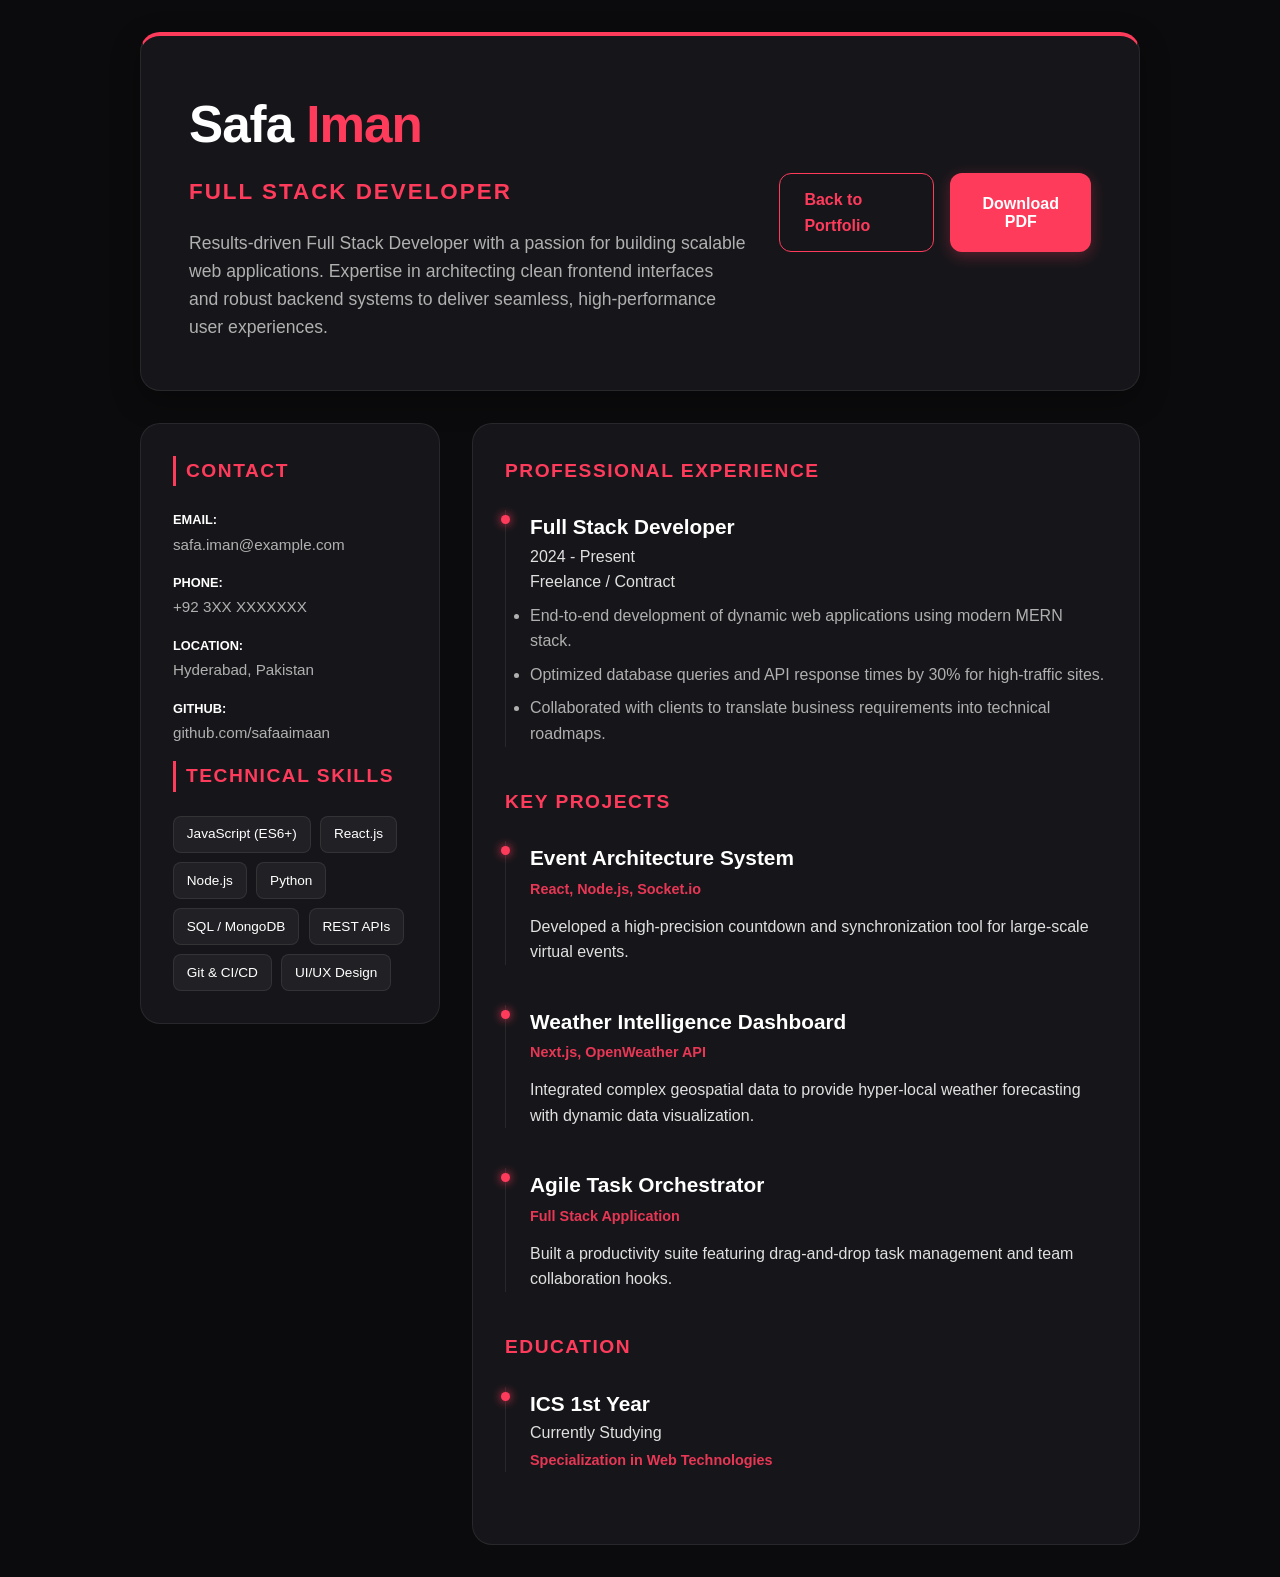
==== cv.html @ 734df9ad "Add files via upload" ====
<!DOCTYPE html>
<html lang="en">
<head>
    <meta charset="UTF-8">
    <meta name="viewport" content="width=device-width, initial-scale=1.0">
    <title>Safa Iman | Professional CV</title>
    <link rel="stylesheet" href="cv.css">
</head>
<body>
    <main class="cv-page">
        <header class="cv-header">
            <div class="header-info">
                <h1>Safa <span>Iman</span></h1>
                <p class="role">Full Stack Developer</p>
                <p class="summary">
                    Results-driven Full Stack Developer with a passion for building scalable web applications. 
                    Expertise in architecting clean frontend interfaces and robust backend systems to deliver 
                    seamless, high-performance user experiences.
                </p>
            </div>
            <div class="cv-actions">
                <a href="index.html" class="btn btn-outline">Back to Portfolio</a>
                <button class="btn" onclick="window.print()">Download PDF</button>
            </div>
        </header>

        <section class="cv-grid">
            <aside class="cv-sidebar card">
                <div class="sidebar-section">
                    <h2>Contact</h2>
                    <ul>
                        <li><strong>Email:</strong> safa.iman@example.com</li>
                        <li><strong>Phone:</strong> +92 3XX XXXXXXX</li>
                        <li><strong>Location:</strong> Hyderabad, Pakistan</li>
                        <li><strong>GitHub:</strong> github.com/safaaimaan</li>
                       
                </div>

                <div class="sidebar-section">
                    <h2>Technical Skills</h2>
                    <div class="skill-tags">
                        <span>JavaScript (ES6+)</span>
                        <span>React.js</span>
                        <span>Node.js</span>
                        <span>Python</span>
                        <span>SQL / MongoDB</span>
                        <span>REST APIs</span>
                        <span>Git & CI/CD</span>
                        <span>UI/UX Design</span>
                    </div>
                </div>
            </aside>

            <section class="cv-main card">
                <div class="main-section">
                    <h2>Professional Experience</h2>
                    <article class="item">
                        <div class="item-header">
                            <h3>Full Stack Developer</h3>
                            <span class="date">2024 - Present</span>
                        </div>
                        <p class="company">Freelance / Contract</p>
                        <ul>
                            <li>End-to-end development of dynamic web applications using modern MERN stack.</li>
                            <li>Optimized database queries and API response times by 30% for high-traffic sites.</li>
                            <li>Collaborated with clients to translate business requirements into technical roadmaps.</li>
                        </ul>
                    </article>
                </div>

                <div class="main-section">
                    <h2>Key Projects</h2>
                    <article class="item">
                        <h3>Event Architecture System</h3>
                        <p class="meta">React, Node.js, Socket.io</p>
                        <p>Developed a high-precision countdown and synchronization tool for large-scale virtual events.</p>
                    </article>
                    <article class="item">
                        <h3>Weather Intelligence Dashboard</h3>
                        <p class="meta">Next.js, OpenWeather API</p>
                        <p>Integrated complex geospatial data to provide hyper-local weather forecasting with dynamic data visualization.</p>
                    </article>
                    <article class="item">
                        <h3>Agile Task Orchestrator</h3>
                        <p class="meta">Full Stack Application</p>
                        <p>Built a productivity suite featuring drag-and-drop task management and team collaboration hooks.</p>
                    </article>
                </div>

                <div class="main-section">
                    <h2>Education</h2>
                    <article class="item">
                        <div class="item-header">
                            <h3>ICS 1st Year</h3>
                            <span class="date">Currently Studying</span>
                        </div>
                        <p class="meta">Specialization in Web Technologies </p>
                    </article>
                </div>
            </section>
        </section>
    </main>
</body>
</html>
---- cv.css ----
:root {
    --bg-color: #0b0b0d;        /* Deep Midnight */
    --snd-bg-color: #16161a;    /* Dark Slate */
    --text-color: #e0e0e0;      /* Soft White */
    --main-color: #ff3b5c;      /* Neon Crimson */
    --accent-glow: rgba(255, 59, 92, 0.3);
    --line: rgba(255, 255, 255, 0.08);
}

* {
    box-sizing: border-box;
    margin: 0;
    padding: 0;
    font-family: -apple-system, BlinkMacSystemFont, "Segoe UI", Roboto, sans-serif;
}

body {
    background: var(--bg-color);
    color: var(--text-color);
    line-height: 1.6;
    padding: 2rem;
}

.cv-page {
    max-width: 1000px;
    margin: 0 auto;
}

/* --- HEADER SECTION --- */
.cv-header {
    background: var(--snd-bg-color);
    border: 1px solid var(--line);
    border-top: 4px solid var(--main-color); /* Neon accent top */
    border-radius: 20px;
    padding: 3rem;
    display: flex;
    justify-content: space-between;
    align-items: center;
    gap: 2rem;
    margin-bottom: 2rem;
    box-shadow: 0 10px 30px rgba(0, 0, 0, 0.3);
}

h1 {
    font-size: clamp(2.5rem, 4vw, 3.5rem);
    color: #ffffff;
    letter-spacing: -1px;
}

h1 span {
    color: var(--main-color);
}

.role {
    color: var(--main-color);
    font-size: 1.4rem;
    font-weight: 700;
    text-transform: uppercase;
    letter-spacing: 2px;
    margin-top: 0.5rem;
}

.summary {
    margin-top: 1.2rem;
    max-width: 65ch;
    color: #b0b0b0;
    font-size: 1.1rem;
}

/* --- BUTTONS --- */
.cv-actions {
    display: flex;
    gap: 1rem;
}

.btn {
    border: none;
    border-radius: 12px;
    background: var(--main-color);
    color: #fff;
    padding: 0.8rem 1.5rem;
    font-weight: 600;
    font-size: 1rem;
    cursor: pointer;
    text-decoration: none;
    transition: 0.3s ease;
    box-shadow: 0 4px 15px var(--accent-glow);
}

.btn-outline {
    background: transparent;
    border: 1px solid var(--main-color);
    color: var(--main-color);
    box-shadow: none;
}

.btn:hover {
    transform: translateY(-3px);
    box-shadow: 0 8px 25px var(--main-color);
    background: var(--main-color);
    color: white;
}

/* --- GRID LAYOUT --- */
.cv-grid {
    display: grid;
    grid-template-columns: 300px 1fr;
    gap: 2rem;
}

.card {
    background: var(--snd-bg-color);
    border: 1px solid var(--line);
    border-radius: 20px;
    padding: 2rem;
}

/* --- SIDEBAR --- */
.cv-sidebar {
    height: fit-content;
}

.cv-sidebar h2 {
    border-left: 3px solid var(--main-color);
    padding-left: 10px;
}

.cv-sidebar ul {
    list-style: none;
    margin-left: 0;
}

.cv-sidebar ul li {
    font-size: 0.95rem;
    margin-bottom: 1rem;
    color: #b0b0b0;
    display: flex;
    flex-direction: column;
}

.cv-sidebar ul li strong {
    color: #fff;
    font-size: 0.8rem;
    text-transform: uppercase;
    margin-bottom: 2px;
}

/* --- MAIN CONTENT --- */
h2 {
    font-size: 1.2rem;
    margin-bottom: 1.5rem;
    color: var(--main-color);
    text-transform: uppercase;
    letter-spacing: 1.5px;
}

h3 {
    font-size: 1.3rem;
    color: #ffffff;
}

.meta {
    color: var(--main-color);
    font-weight: 600;
    font-size: 0.9rem;
    margin: 0.2rem 0 0.8rem;
    opacity: 0.9;
}

.item {
    margin-bottom: 2.5rem;
    position: relative;
    padding-left: 1.5rem;
    border-left: 1px solid var(--line);
}

.item::before {
    content: '';
    position: absolute;
    left: -5px;
    top: 5px;
    width: 9px;
    height: 9px;
    background: var(--main-color);
    border-radius: 50%;
    box-shadow: 0 0 10px var(--main-color);
}

.cv-main ul {
    margin-top: 0.5rem;
}

.cv-main li {
    color: #b0b0b0;
    margin-bottom: 0.5rem;
    font-size: 1rem;
}

/* --- SKILL TAGS --- */
.skill-tags {
    display: flex;
    flex-wrap: wrap;
    gap: 0.6rem;
}

.skill-tags span {
    background: rgba(255, 255, 255, 0.05);
    border: 1px solid var(--line);
    color: #fff;
    padding: 0.4rem 0.8rem;
    border-radius: 8px;
    font-size: 0.85rem;
}

/* --- RESPONSIVE & PRINT --- */
@media (max-width: 850px) {
    .cv-grid { grid-template-columns: 1fr; }
    .cv-header { flex-direction: column; text-align: center; }
}

@media print {
    body { background: white; color: black; padding: 0; }
    .btn, .cv-actions { display: none; }
    .card, .cv-header { 
        border: 1px solid #ddd; 
        background: white; 
        color: black; 
        box-shadow: none; 
    }
    h1, h2, h3, .role, .meta { color: black !important; }
    .summary, .cv-sidebar ul li, .cv-main li { color: #333 !important; }
}

@media (max-width: 900px) {
    body {
        padding: 1rem;
    }

    .cv-header {
        flex-direction: column;
    }

    .cv-grid {
        grid-template-columns: 1fr;
    }
}

@media (max-width: 600px) {
    .cv-header,
    .card {
        padding: 1rem;
    }

    .cv-actions {
        width: 100%;
    }

    .btn {
        width: 100%;
        text-align: center;
    }
}

@media print {
    body {
        padding: 0;
        background: #fff;
    }

    .cv-actions {
        display: none;
    }

    .cv-header,
    .card {
        border-color: #d9d9d9;
        box-shadow: none;
    }
}
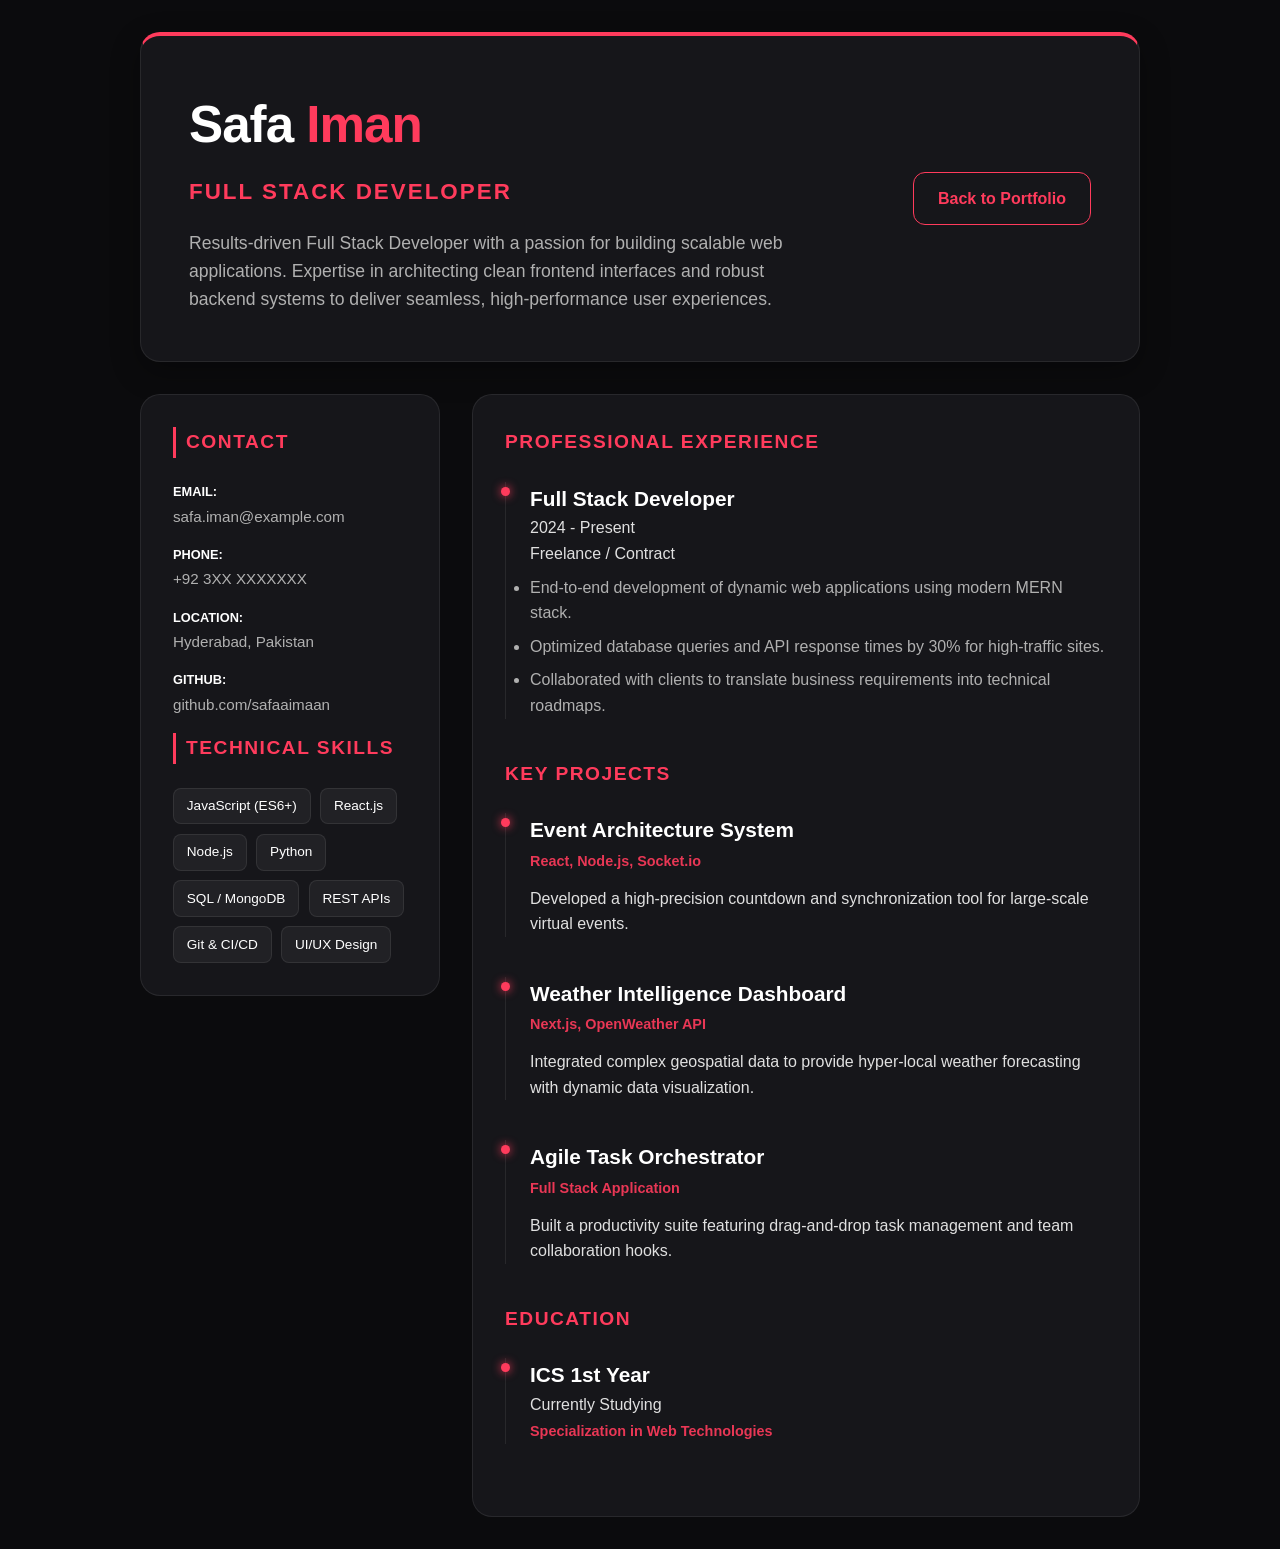
==== commit 39b070ba: "Update cv.html" ====
--- a/cv.html
+++ b/cv.html
@@ -20,7 +20,7 @@
             </div>
             <div class="cv-actions">
                 <a href="index.html" class="btn btn-outline">Back to Portfolio</a>
-                <button class="btn" onclick="window.print()">Download PDF</button>
+           
             </div>
         </header>
 
@@ -101,4 +101,5 @@
         </section>
     </main>
 </body>
-</html>+
+</html>
